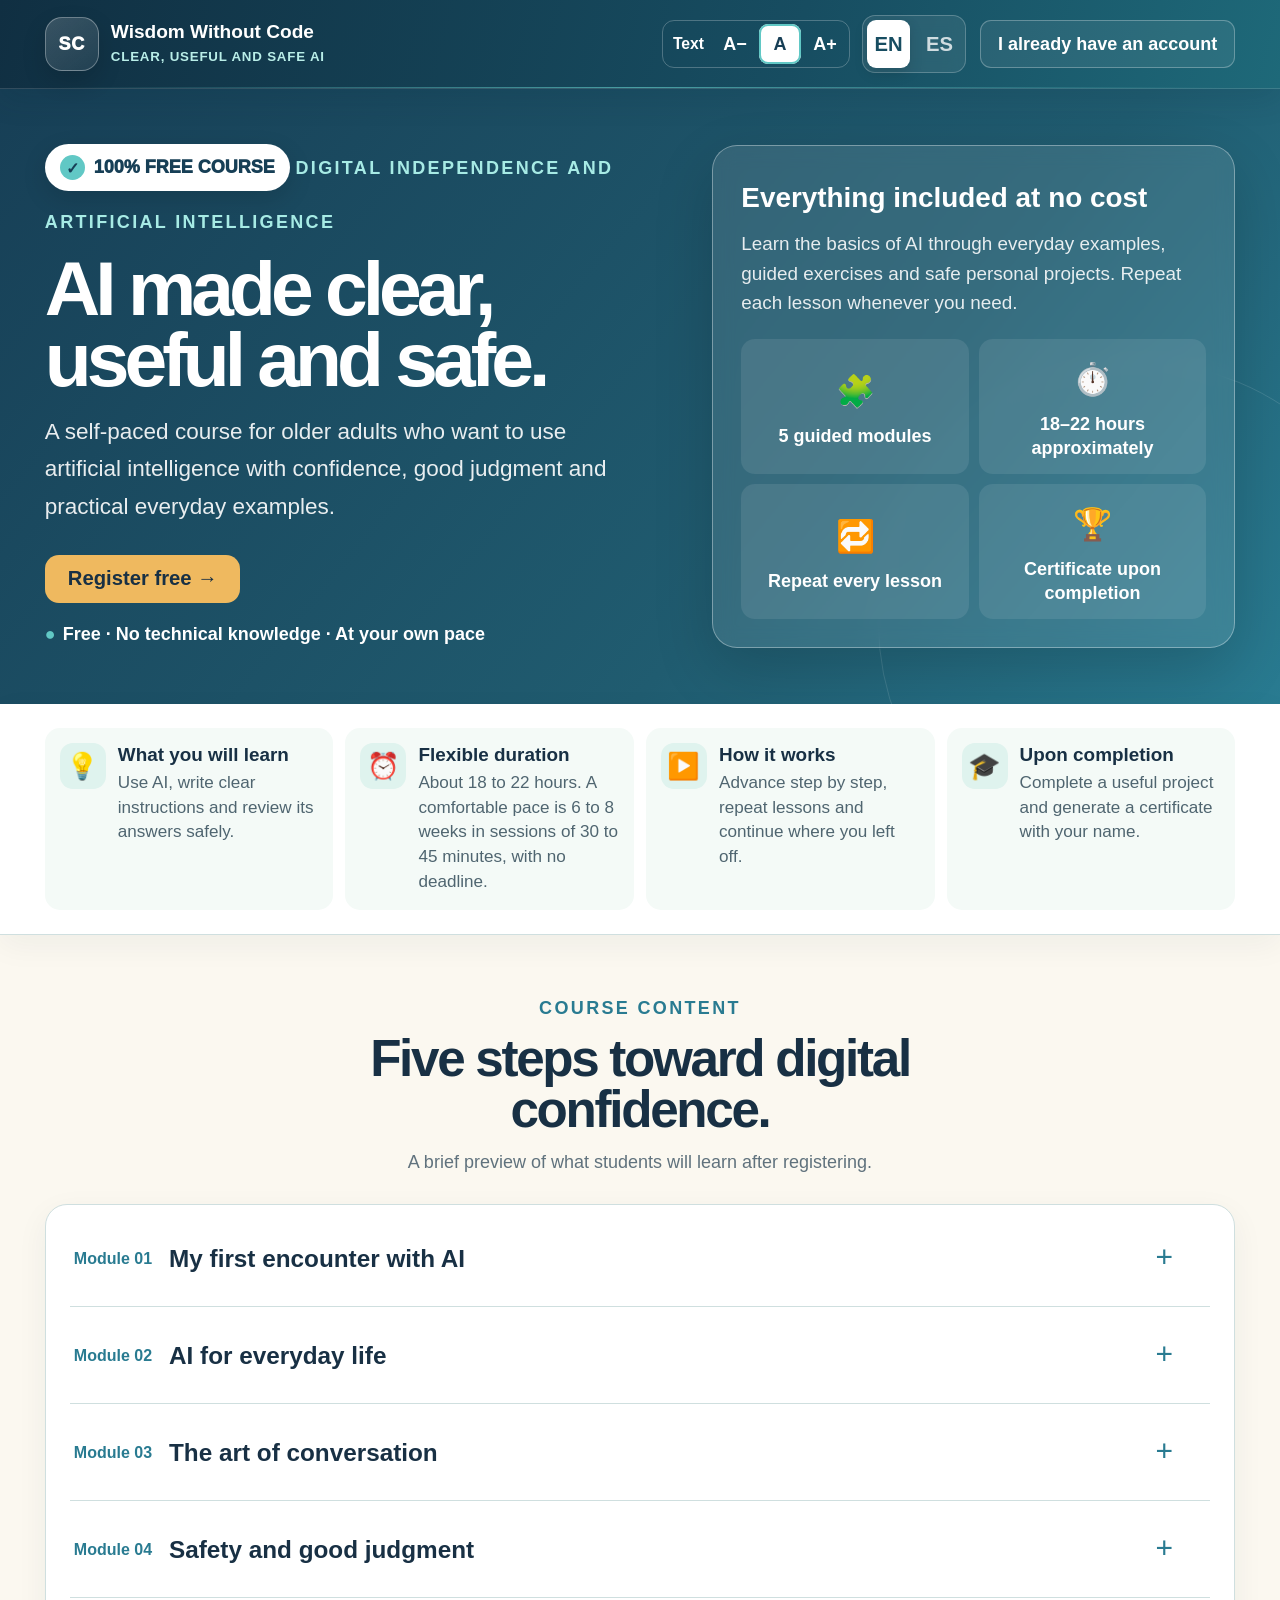
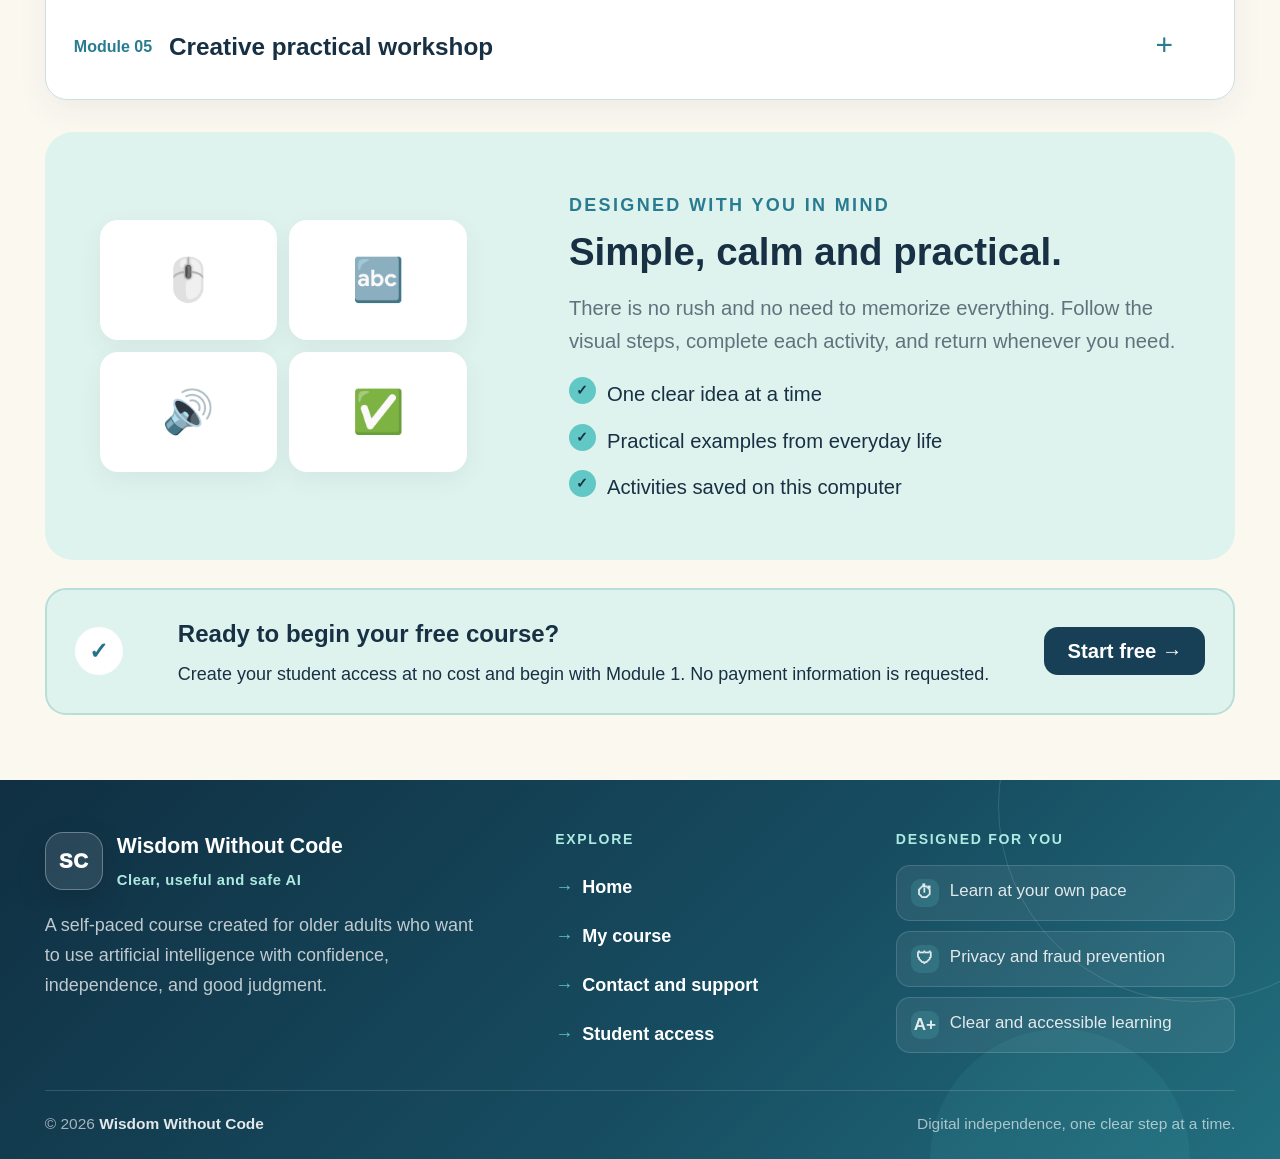
==== nuevo_sitio_web2/index.html @ 2ca524eb "Build self-paced Sabiduria Sin Codigos course" ====
<!doctype html>
<html lang="en">
<head>
  <meta charset="utf-8">
  <meta name="viewport" content="width=device-width,initial-scale=1">
  <meta name="description" content="A clear, practical and safe introduction to artificial intelligence for older adults.">
  <title>Wisdom Without Code | AI Course</title>
  <link rel="stylesheet" href="accesibilidad.css">
  <link rel="stylesheet" href="curso-gratuito.css">
  <style>
    :root{--ink:#183044;--navy:#173f56;--blue:#297b91;--aqua:#61c8c5;--mint:#dff3ee;--cream:#fbf8f0;--gold:#efb95f;--muted:#60727d;--line:#cfdfdf;--white:#fff}
    *{box-sizing:border-box}html{scroll-behavior:smooth}body{margin:0;background:var(--cream);color:var(--ink);font-family:"Segoe UI",Arial,sans-serif;font-size:17px}a{color:inherit;text-decoration:none}button{font:inherit}
    .wrap{width:min(calc(100% - 7vw),1240px);margin:auto}.header{position:relative;z-index:2;border-bottom:1px solid rgba(255,255,255,.15);background:var(--navy);color:#fff}.header-inner{display:flex;min-height:82px;align-items:center;justify-content:space-between;gap:24px}.brand{display:flex;align-items:center;gap:12px}.mark{display:grid;width:48px;height:48px;place-items:center;border:1px solid rgba(255,255,255,.28);border-radius:15px;background:rgba(255,255,255,.1);font-weight:900}.brand strong{display:block}.brand small{display:block;margin-top:2px;color:rgba(255,255,255,.62);font-size:11px;letter-spacing:.08em;text-transform:uppercase}.actions,.language{display:flex;align-items:center;gap:8px}.language{padding:3px;border:1px solid rgba(255,255,255,.24);border-radius:11px}.language button{min-width:39px;padding:7px;border:0;border-radius:8px;background:transparent;color:rgba(255,255,255,.68);font-weight:850;cursor:pointer}.language button.active{background:#fff;color:var(--navy)}.login{padding:10px 14px;color:rgba(255,255,255,.82);font-size:13px;font-weight:800}.register-small{padding:11px 16px;border-radius:11px;background:var(--gold);color:var(--ink);font-size:13px;font-weight:900}
    .hero{position:relative;overflow:hidden;background:linear-gradient(130deg,var(--navy) 0%,#205c70 64%,#297b91 100%);color:#fff}.hero::after{position:absolute;right:-120px;bottom:-180px;width:520px;height:520px;border:1px solid rgba(255,255,255,.12);border-radius:50%;content:""}.hero-grid{position:relative;z-index:1;display:grid;min-height:440px;grid-template-columns:1.05fr .95fr;align-items:center;gap:7vw;padding:55px 0}.eyebrow{color:#a7ebe5;font-size:12px;font-weight:900;letter-spacing:.13em;text-transform:uppercase}h1{max-width:690px;margin:15px 0 19px;font-size:clamp(3.4rem,6vw,6.2rem);letter-spacing:-.065em;line-height:.92}.hero-copy>p{max-width:650px;margin:0;color:rgba(255,255,255,.73);font-size:18px;line-height:1.65}.cta-row{display:flex;align-items:center;gap:16px;margin-top:30px}.cta{display:inline-flex;min-height:56px;align-items:center;padding:0 23px;border-radius:14px;background:var(--gold);color:var(--ink);font-weight:900}.reassurance{color:rgba(255,255,255,.58);font-size:12px}.hero-card{padding:28px;border:1px solid rgba(255,255,255,.18);border-radius:25px;background:rgba(255,255,255,.1);box-shadow:0 22px 60px rgba(0,0,0,.16);backdrop-filter:blur(10px)}.hero-card strong{display:block;font-size:22px}.hero-card p{margin:8px 0 0;color:rgba(255,255,255,.7);font-size:14px;line-height:1.55}.benefits{display:grid;grid-template-columns:repeat(3,1fr);gap:8px;margin-top:22px}.benefit{padding:14px 10px;border-radius:14px;background:rgba(255,255,255,.09);text-align:center}.benefit span{display:block;font-size:24px}.benefit b{display:block;margin-top:5px;font-size:11px}
    .content{padding:55px 0 65px}.section-head{margin-bottom:28px;text-align:center}.section-head h2{max-width:780px;margin:9px auto 0;font-size:clamp(2.2rem,4vw,4rem);letter-spacing:-.045em;line-height:1}.section-head p{max-width:560px;margin:13px auto 0;color:var(--muted);font-size:14px;line-height:1.55}.modules{display:grid;grid-template-columns:repeat(5,1fr);gap:11px}.module{position:relative;min-height:570px;padding:20px 17px;border:1px solid var(--line);border-radius:19px;background:#fff;box-shadow:0 8px 28px rgba(24,48,68,.04)}.module-num{display:grid;width:38px;height:38px;place-items:center;margin:auto;border-radius:11px;background:var(--mint);color:var(--blue);font-size:11px;font-weight:900}.module h3{margin:16px 0 17px;font-size:17px;line-height:1.15;text-align:center}.module ul{display:grid;gap:14px;margin:0;padding-left:18px}.module li::marker{color:var(--aqua)}.module li strong{display:block;color:var(--ink);font-size:11px;line-height:1.3}.module li span{display:block;margin-top:3px;color:var(--muted);font-size:10px;line-height:1.42}.module:nth-child(5){background:var(--navy);color:#fff}.module:nth-child(5) li strong{color:#fff}.module:nth-child(5) li span{color:rgba(255,255,255,.7)}.bottom-cta{display:flex;align-items:center;justify-content:space-between;gap:35px;margin-top:28px;padding:24px 28px;border-radius:21px;background:var(--mint)}.bottom-cta strong{display:block;font-size:24px}.bottom-cta span{display:block;margin-top:4px;color:var(--muted);font-size:13px}.bottom-cta .cta{flex:0 0 auto;background:var(--navy);color:#fff}.footer{padding:22px 0;border-top:1px solid var(--line);color:var(--muted);font-size:12px}.footer-inner{display:flex;justify-content:space-between;gap:20px}
    @media(max-width:1000px){.hero-grid{grid-template-columns:1fr}.modules{grid-template-columns:repeat(3,1fr)}.section-head{align-items:start;flex-direction:column;gap:12px}}
    @media(max-width:650px){.wrap{width:calc(100% - 30px)}.header-inner{align-items:flex-start;flex-direction:column;padding:14px 0}.actions{width:100%;justify-content:flex-end}.brand small{display:none}.login{display:none}.hero-grid{padding:42px 0}.hero-card{padding:21px}.benefits{grid-template-columns:1fr}.cta-row,.bottom-cta,.footer-inner{align-items:flex-start;flex-direction:column}.modules{grid-template-columns:1fr}.module{min-height:auto}.bottom-cta .cta{width:100%;justify-content:center}}
    .modules{align-items:start}.module{min-height:0;align-self:start}.module-toggle{display:flex;width:100%;min-height:45px;align-items:center;justify-content:space-between;gap:10px;margin-top:17px;padding:0 12px;border:1px solid var(--line);border-radius:12px;background:var(--cream);color:var(--blue);font-size:11px;font-weight:900;cursor:pointer}.module-toggle b{display:grid;width:25px;height:25px;place-items:center;border-radius:50%;background:var(--navy);color:#fff;font-size:18px;line-height:1}.module-details{display:none;margin-top:15px;padding-top:14px;border-top:1px solid var(--line)}.module.open .module-details{display:grid;gap:15px}.module.open .module-toggle b{background:var(--aqua);color:var(--ink)}.topic-group strong{display:block;color:var(--ink);font-size:12px;line-height:1.3}.topic-group ul{display:grid;gap:5px;margin:7px 0 0;padding-left:17px}.topic-group li{color:var(--muted);font-size:10px;line-height:1.4}.module:nth-child(5) .module-toggle{border-color:rgba(255,255,255,.22);background:rgba(255,255,255,.08);color:#fff}.module:nth-child(5) .module-details{border-color:rgba(255,255,255,.16)}.module:nth-child(5) .topic-group strong{color:#fff}.module:nth-child(5) .topic-group li{color:rgba(255,255,255,.7)}
    .modules{display:block;border-top:1px solid var(--line)}.module,.module:nth-child(5){display:grid;min-height:0;grid-template-columns:auto minmax(0,1fr) auto;align-items:center;gap:17px;padding:24px 4px;border:0;border-bottom:1px solid var(--line);border-radius:0;background:transparent;color:var(--ink);box-shadow:none}.module-num{grid-column:1;margin:0}.module h3{grid-column:2;margin:0;text-align:left;font-size:25px}.module-toggle,.module:nth-child(5) .module-toggle{display:grid;width:48px;height:48px;min-height:48px;grid-column:3;place-items:center;margin:0;padding:0;border:1px solid var(--line);border-radius:50%;background:#fff;color:var(--blue)}.module-toggle span{display:none}.module-toggle b{display:grid;width:100%;height:100%;place-items:center;background:transparent!important;color:var(--blue)!important;font-family:Arial,sans-serif;font-size:30px;font-weight:500;line-height:1;transform:translateY(-1px)}.module-details,.module:nth-child(5) .module-details{grid-column:1/-1;margin:4px 0 0;padding:26px 0 5px 55px;border-top:0;background:transparent}.module.open .module-details{grid-template-columns:repeat(2,minmax(0,1fr));gap:24px 48px}.topic-group strong,.module:nth-child(5) .topic-group strong{color:var(--ink);font-size:17px}.topic-group ul{display:grid!important}.topic-group li,.module:nth-child(5) .topic-group li{color:var(--muted);font-size:14px}.module.open .module-toggle{border-color:var(--aqua);background:var(--mint)}@media(max-width:650px){.module{grid-template-columns:auto minmax(0,1fr) auto;gap:10px}.module h3{font-size:19px}.module-details,.module:nth-child(5) .module-details{padding-left:0}.module.open .module-details{grid-template-columns:1fr}}
    .module-toggle b{position:relative;display:block;width:100%;height:100%;font-size:0!important;line-height:0;transform:none!important}.module-toggle b::before{position:absolute;inset:0;display:flex;align-items:center;justify-content:center;padding:0 0 2px;content:"+";font-family:Arial,sans-serif;font-size:30px;font-weight:400;line-height:1}.module-toggle[aria-expanded="true"] b::before{padding-bottom:4px;content:"−"}.module.open .module-details{display:block;columns:auto;grid-template-columns:none;gap:0}.topic-row{display:grid;grid-template-columns:52px minmax(0,1fr);gap:9px;margin:0;padding:7px 0;border-bottom:1px solid rgba(207,223,223,.65)}.topic-row:last-child{border-bottom:0}.topic-row-number{color:var(--blue);font-size:13px;font-weight:900;line-height:1.35}.topic-row-text{color:var(--ink);font-size:14px;font-weight:750;line-height:1.35}.topic-row.subtopic{padding-left:18px}.topic-row.subtopic .topic-row-text{color:var(--muted);font-weight:500}.module:nth-child(5) .topic-row-text,.module:nth-child(5) .topic-row.subtopic .topic-row-text{color:var(--ink)}@media(max-width:650px){.topic-row{grid-template-columns:45px minmax(0,1fr)}.topic-row.subtopic{padding-left:8px}}
    .topic-row-number{font-size:14px;line-height:1.45}.topic-row-text{font-size:16px;line-height:1.45}.topic-row.subtopic{padding-left:0}.module-toggle,.module:nth-child(5) .module-toggle,.module.open .module-toggle{width:42px;height:42px;min-height:42px;border:0;border-radius:0;background:transparent;box-shadow:none}.module-toggle:hover,.module-toggle:focus-visible{background:transparent;color:var(--aqua)}
    .modules{overflow:hidden;padding:5px 24px;border:1px solid var(--line);border-radius:22px;background:#fff;box-shadow:0 10px 32px rgba(24,48,68,.06)}.module-num{width:auto;height:auto;border-radius:0;background:transparent;font-size:16px;white-space:nowrap}.module:last-child{border-bottom:0}@media(max-width:650px){.modules{padding:3px 14px}.module-num{font-size:14px}}
    .access-panel{display:grid;grid-template-columns:.75fr 1.25fr;align-items:center;gap:8vw;margin-top:32px;padding:55px;border-radius:28px;background:var(--mint)}.access-visual{display:grid;grid-template-columns:repeat(2,1fr);gap:12px}.access-visual div{display:grid;min-height:120px;place-items:center;border-radius:18px;background:#fff;font-size:42px;box-shadow:0 8px 25px rgba(24,48,68,.06)}.access-copy h2{margin:10px 0 14px;font-size:clamp(2rem,3vw,3rem);line-height:1.05}.access-copy p{color:var(--muted);line-height:1.6}.access-list{display:grid;gap:12px;margin:20px 0 0;padding:0;list-style:none}.access-list li{display:flex;gap:11px;align-items:flex-start}.access-list li::before{display:grid;width:27px;height:27px;flex:0 0 auto;place-items:center;border-radius:50%;background:var(--aqua);content:"✓";font-size:14px;font-weight:900}@media(max-width:800px){.access-panel{grid-template-columns:1fr;gap:32px}}@media(max-width:650px){.access-panel{padding:28px}.access-visual div{min-height:95px}}
  </style>
  <link rel="stylesheet" href="responsive.css">
  <link rel="stylesheet" href="pie-sitio.css">
  <link rel="stylesheet" href="encabezado-mejorado.css">
</head>
<body>
  <header class="header">
    <div class="header-inner wrap">
      <a class="brand" href="index.html"><span class="mark">SC</span><span><strong data-en="Wisdom Without Code" data-es="Sabiduría Sin Códigos">Wisdom Without Code</strong><small data-en="Clear, useful and safe AI" data-es="IA clara, útil y segura">Clear, useful and safe AI</small></span></a>
      <div class="actions">
        <div class="language" aria-label="Language"><button type="button" data-lang="en">EN</button><button type="button" data-lang="es">ES</button></div>
        <a class="login" id="loginLink" href="/login" data-en="I already have an account" data-es="Ya tengo una cuenta">I already have an account</a>
      </div>
    </div>
  </header>
  <main>
    <section class="hero">
      <div class="hero-grid wrap">
        <div class="hero-copy">
          <div class="free-course-badge" data-en="100% FREE COURSE" data-es="CURSO 100% GRATUITO">100% FREE COURSE</div>
          <span class="eyebrow" data-en="DIGITAL INDEPENDENCE AND ARTIFICIAL INTELLIGENCE" data-es="INDEPENDENCIA DIGITAL E INTELIGENCIA ARTIFICIAL">DIGITAL INDEPENDENCE AND ARTIFICIAL INTELLIGENCE</span>
          <h1 data-en="AI made clear, useful and safe." data-es="IA clara, útil y segura.">AI made clear, useful and safe.</h1>
          <p data-en="A self-paced course for older adults who want to use artificial intelligence with confidence, good judgment and practical everyday examples." data-es="Un curso autodidáctico para adultos mayores que desean utilizar la inteligencia artificial con confianza, criterio y ejemplos prácticos de la vida cotidiana.">A self-paced course for older adults who want to use artificial intelligence with confidence, good judgment and practical everyday examples.</p>
          <div class="cta-row"><a class="cta register-link" href="/register" data-en="Register free →" data-es="Registrarme gratis →">Register free →</a><span class="reassurance" data-en="Free · No technical knowledge · At your own pace" data-es="Gratis · Sin conocimientos técnicos · A su propio ritmo">Free · No technical knowledge · At your own pace</span></div>
        </div>
        <aside class="hero-card">
          <strong data-en="Everything included at no cost" data-es="Todo incluido sin costo">Everything included at no cost</strong>
          <p data-en="Learn the basics of AI through everyday examples, guided exercises and safe personal projects. Repeat each lesson whenever you need." data-es="Aprenda las bases de la IA mediante ejemplos cotidianos, ejercicios guiados y proyectos personales seguros. Repita cada lección cuando lo necesite.">Learn the basics of AI through everyday examples, guided exercises and safe personal projects. Repeat each lesson whenever you need.</p>
          <div class="benefits"><div class="benefit"><span>🧩</span><b data-en="5 guided modules" data-es="5 módulos guiados">5 guided modules</b></div><div class="benefit"><span>⏱️</span><b data-en="18–22 hours approximately" data-es="18–22 horas aproximadamente">18–22 hours approximately</b></div><div class="benefit"><span>🔁</span><b data-en="Repeat every lesson" data-es="Repita cada lección">Repeat every lesson</b></div><div class="benefit"><span>🏆</span><b data-en="Certificate upon completion" data-es="Certificado al finalizar">Certificate upon completion</b></div></div>
        </aside>
      </div>
    </section>
    <section class="course-facts" aria-label="Course information">
      <div class="course-facts-grid wrap">
        <div class="course-fact"><span class="course-fact-icon" aria-hidden="true">💡</span><div><strong data-en="What you will learn" data-es="Qué aprenderá">What you will learn</strong><span data-en="Use AI, write clear instructions and review its answers safely." data-es="Usar IA, escribir instrucciones claras y revisar sus respuestas con seguridad.">Use AI, write clear instructions and review its answers safely.</span></div></div>
        <div class="course-fact"><span class="course-fact-icon" aria-hidden="true">⏰</span><div><strong data-en="Flexible duration" data-es="Duración flexible">Flexible duration</strong><span data-en="About 18 to 22 hours. A comfortable pace is 6 to 8 weeks in sessions of 30 to 45 minutes, with no deadline." data-es="Aproximadamente 18 a 22 horas. Un ritmo cómodo es de 6 a 8 semanas en sesiones de 30 a 45 minutos, sin fecha límite.">About 18 to 22 hours. A comfortable pace is 6 to 8 weeks in sessions of 30 to 45 minutes, with no deadline.</span></div></div>
        <div class="course-fact"><span class="course-fact-icon" aria-hidden="true">▶️</span><div><strong data-en="How it works" data-es="Cómo funciona">How it works</strong><span data-en="Advance step by step, repeat lessons and continue where you left off." data-es="Avance paso a paso, repita las lecciones y continúe donde quedó.">Advance step by step, repeat lessons and continue where you left off.</span></div></div>
        <div class="course-fact"><span class="course-fact-icon" aria-hidden="true">🎓</span><div><strong data-en="Upon completion" data-es="Al finalizar">Upon completion</strong><span data-en="Complete a useful project and generate a certificate with your name." data-es="Complete un proyecto útil y genere un certificado con su nombre.">Complete a useful project and generate a certificate with your name.</span></div></div>
      </div>
    </section>
    <section class="content">
      <div class="wrap">
        <div class="section-head"><div><span class="eyebrow" style="color:var(--blue)" data-en="COURSE CONTENT" data-es="CONTENIDO DEL CURSO">COURSE CONTENT</span><h2 data-en="Five steps toward digital confidence." data-es="Cinco pasos hacia la confianza digital.">Five steps toward digital confidence.</h2></div><p data-en="A brief preview of what students will learn after registering." data-es="Un breve adelanto de lo que aprenderán los estudiantes después de registrarse.">A brief preview of what students will learn after registering.</p></div>
        <div class="modules">
          <article class="module"><span class="module-num">01</span><h3 data-en="My first encounter with AI" data-es="Mi primer encuentro con la IA">My first encounter with AI</h3><ul><li><strong data-en="Taking the first steps with confidence" data-es="Dar los primeros pasos con confianza">Taking the first steps with confidence</strong><span data-en="Learn what AI can do while keeping personal judgment and control." data-es="Conozca lo que la IA puede hacer conservando siempre su criterio y control.">Learn what AI can do while keeping personal judgment and control.</span></li><li><strong data-en="The evolution of artificial intelligence" data-es="La evolución de la inteligencia artificial">The evolution of artificial intelligence</strong><span data-en="Discover how computers, the internet and conversational tools led to today's AI." data-es="Descubra cómo las computadoras, internet y las herramientas conversacionales dieron origen a la IA actual.">Discover how computers, the internet and conversational tools led to today's AI.</span></li><li><strong data-en="The Robot Chef analogy" data-es="La analogía del Chef Robot">The Robot Chef analogy</strong><span data-en="Understand how AI learns from examples, recognizes patterns and can also make mistakes." data-es="Comprenda cómo la IA aprende de ejemplos, reconoce patrones y también puede equivocarse.">Understand how AI learns from examples, recognizes patterns and can also make mistakes.</span></li><li><strong data-en="Basic concepts without technical language" data-es="Conceptos básicos sin tecnicismos">Basic concepts without technical language</strong><span data-en="Learn simply what data, models, training, responses and verification mean." data-es="Aprenda de forma sencilla qué significan datos, modelos, entrenamiento, respuestas y verificación.">Learn simply what data, models, training, responses and verification mean.</span></li><li><strong data-en="AI in everyday life" data-es="La IA en la vida cotidiana">AI in everyday life</strong><span data-en="Identify AI in phones, maps, email, banks, photos and entertainment services." data-es="Identifique la IA en teléfonos, mapas, correos, bancos, fotografías y servicios de entretenimiento.">Identify AI in phones, maps, email, banks, photos and entertainment services.</span></li></ul></article>
          <article class="module"><span class="module-num">02</span><h3 data-en="AI for everyday life" data-es="IA para la vida diaria">AI for everyday life</h3><ul><li><strong data-en="AI virtual assistants" data-es="Asistentes virtuales de IA">AI virtual assistants</strong><span data-en="Understand how an assistant receives instructions, processes information and proposes useful answers." data-es="Comprenda cómo un asistente recibe instrucciones, procesa información y propone respuestas útiles.">Understand how an assistant receives instructions, processes information and proposes useful answers.</span></li><li><strong data-en="ChatGPT for conversation" data-es="ChatGPT para conversar">ChatGPT for conversation</strong><span data-en="Use conversations to ask questions, receive explanations, summarize and improve written ideas." data-es="Utilice conversaciones para preguntar, recibir explicaciones, resumir y mejorar ideas escritas.">Use conversations to ask questions, receive explanations, summarize and improve written ideas.</span></li><li><strong data-en="Google Gemini for information" data-es="Google Gemini para información">Google Gemini for information</strong><span data-en="Explore how Gemini supports searches, organization and work with different types of content." data-es="Explore cómo Gemini ayuda con búsquedas, organización y distintos tipos de contenido.">Explore how Gemini supports searches, organization and work with different types of content.</span></li><li><strong data-en="Microsoft Copilot for daily work" data-es="Microsoft Copilot para tareas cotidianas">Microsoft Copilot for daily work</strong><span data-en="Learn how AI can assist with documents, email, tables and familiar Microsoft tools." data-es="Aprenda cómo la IA ayuda con documentos, correos, tablas y herramientas conocidas de Microsoft.">Learn how AI can assist with documents, email, tables and familiar Microsoft tools.</span></li><li><strong data-en="Choosing the right tool" data-es="Escoger la herramienta correcta">Choosing the right tool</strong><span data-en="Compare assistants according to the task, ease of use, sources, privacy and desired result." data-es="Compare asistentes según la tarea, facilidad de uso, fuentes, privacidad y resultado deseado.">Compare assistants according to the task, ease of use, sources, privacy and desired result.</span></li></ul></article>
          <article class="module"><span class="module-num">03</span><h3 data-en="The art of conversation" data-es="El arte de conversar">The art of conversation</h3><ul><li><strong data-en="What an AI instruction (prompt) is" data-es="Qué es una instrucción para la IA">What an AI instruction (prompt) is</strong><span data-en="A prompt is simply the instruction or question you write to tell the AI what help you need." data-es="Es la pregunta o petición que usted escribe para indicar a la IA qué ayuda necesita.">A prompt is simply the instruction or question you write to tell the AI what help you need.</span></li><li><strong data-en="Four parts of a clear instruction" data-es="Cuatro partes de una instrucción clara">Four parts of a clear instruction</strong><span data-en="Combine the goal, context, desired format and tone to obtain more useful answers." data-es="Combine objetivo, contexto, formato deseado y tono para obtener respuestas más útiles.">Combine the goal, context, desired format and tone to obtain more useful answers.</span></li><li><strong data-en="Improving instructions step by step" data-es="Mejorar instrucciones paso a paso">Improving instructions step by step</strong><span data-en="Review an initial answer and ask for changes in length, clarity, examples or organization." data-es="Revise una respuesta inicial y solicite cambios de extensión, claridad, ejemplos u organización.">Review an initial answer and ask for changes in length, clarity, examples or organization.</span></li><li><strong data-en="Instructions for practical tasks" data-es="Instrucciones para tareas prácticas">Instructions for practical tasks</strong><span data-en="Practice creating messages, summaries, tables, images, comparisons and personal plans." data-es="Practique creando mensajes, resúmenes, tablas, imágenes, comparaciones y planes personales.">Practice creating messages, summaries, tables, images, comparisons and personal plans.</span></li><li><strong data-en="Research and multimodal AI" data-es="Búsqueda e IA multimodal">Research and multimodal AI</strong><span data-en="Work carefully with sources, images and documents while checking important information." data-es="Trabaje cuidadosamente con fuentes, imágenes y documentos verificando la información importante.">Work carefully with sources, images and documents while checking important information.</span></li></ul></article>
          <article class="module"><span class="module-num">04</span><h3 data-en="Safety and good judgment" data-es="Seguridad y criterio">Safety and good judgment</h3><ul><li><strong data-en="AI hallucinations and errors" data-es="Alucinaciones y errores de la IA">AI hallucinations and errors</strong><span data-en="Recognize that a convincing answer may contain invented, incomplete or outdated information." data-es="Reconozca que una respuesta convincente puede contener información inventada, incompleta o desactualizada.">Recognize that a convincing answer may contain invented, incomplete or outdated information.</span></li><li><strong data-en="Verifying important information" data-es="Verificar información importante">Verifying important information</strong><span data-en="Confirm dates, prices, health guidance and official procedures using reliable sources." data-es="Confirme fechas, precios, orientación de salud y trámites mediante fuentes confiables.">Confirm dates, prices, health guidance and official procedures using reliable sources.</span></li><li><strong data-en="Privacy and personal data" data-es="Privacidad y datos personales">Privacy and personal data</strong><span data-en="Learn what information should never be shared with an AI assistant or unknown service." data-es="Aprenda qué información nunca debe compartir con un asistente de IA o servicio desconocido.">Learn what information should never be shared with an AI assistant or unknown service.</span></li><li><strong data-en="Suspicious messages and scams" data-es="Mensajes sospechosos y estafas">Suspicious messages and scams</strong><span data-en="Identify urgency, emotional pressure, strange links and requests for money or codes." data-es="Identifique urgencia, presión emocional, enlaces extraños y solicitudes de dinero o códigos.">Identify urgency, emotional pressure, strange links and requests for money or codes.</span></li><li><strong data-en="Manipulated images, videos and voices" data-es="Imágenes, videos y voces manipuladas">Manipulated images, videos and voices</strong><span data-en="Use observation and verification to recognize misleading or AI-generated multimedia content." data-es="Utilice observación y verificación para reconocer contenido multimedia engañoso o generado por IA.">Use observation and verification to recognize misleading or AI-generated multimedia content.</span></li></ul></article>
          <article class="module"><span class="module-num">05</span><h3 data-en="Creative practical workshop" data-es="Taller creativo y práctico">Creative practical workshop</h3><ul><li><strong data-en="Preparing a personal project" data-es="Preparar un proyecto personal">Preparing a personal project</strong><span data-en="Choose a real need and follow the complete cycle from idea and prompt to review and final use." data-es="Elija una necesidad real y complete el ciclo desde la idea y el código hasta la revisión y uso final.">Choose a real need and follow the complete cycle from idea and prompt to review and final use.</span></li><li><strong data-en="Planning a safe trip" data-es="Planificar un viaje seguro">Planning a safe trip</strong><span data-en="Create an itinerary with rest, transportation, budget and details that must be confirmed." data-es="Cree un itinerario con descansos, transporte, presupuesto y detalles que deben confirmarse.">Create an itinerary with rest, transportation, budget and details that must be confirmed.</span></li><li><strong data-en="Writing important communications" data-es="Redactar comunicaciones importantes">Writing important communications</strong><span data-en="Prepare clear letters and messages, then review tone, facts and recipient information." data-es="Prepare cartas y mensajes claros, revisando tono, datos e información del destinatario.">Prepare clear letters and messages, then review tone, facts and recipient information.</span></li><li><strong data-en="Organizing health information safely" data-es="Organizar información de salud con seguridad">Organizing health information safely</strong><span data-en="Create questions or summaries without sharing diagnoses, identification numbers or private records." data-es="Cree preguntas o resúmenes sin compartir diagnósticos, identificaciones ni expedientes privados.">Create questions or summaries without sharing diagnoses, identification numbers or private records.</span></li><li><strong data-en="Scam detection and final project" data-es="Detección de estafas y proyecto final">Scam detection and final project</strong><span data-en="Apply verification and security habits in a practical result that can be saved and used." data-es="Aplique hábitos de verificación y seguridad en un resultado práctico que pueda guardar y utilizar.">Apply verification and security habits in a practical result that can be saved and used.</span></li></ul></article>
        </div>
        <section class="access-panel" id="designedForYou">
          <div class="access-visual" aria-hidden="true"><div>🖱️</div><div>🔤</div><div>🔊</div><div>✅</div></div>
          <div class="access-copy">
            <span class="eyebrow" style="color:var(--blue)" data-en="DESIGNED WITH YOU IN MIND" data-es="DISEÑADO PENSANDO EN TI">DESIGNED WITH YOU IN MIND</span>
            <h2 data-en="Simple, calm and practical." data-es="Sencillo, tranquilo y práctico.">Simple, calm and practical.</h2>
            <p data-en="There is no rush and no need to memorize everything. Follow the visual steps, complete each activity, and return whenever you need." data-es="No hay prisa ni necesita memorizarlo todo. Siga los pasos visuales, complete cada actividad y regrese cuando lo necesite.">There is no rush and no need to memorize everything. Follow the visual steps, complete each activity, and return whenever you need.</p>
            <ul class="access-list">
              <li data-en="One clear idea at a time" data-es="Una idea clara a la vez">One clear idea at a time</li>
              <li data-en="Practical examples from everyday life" data-es="Ejemplos prácticos de la vida diaria">Practical examples from everyday life</li>
              <li data-en="Activities saved on this computer" data-es="Actividades guardadas en esta computadora">Activities saved on this computer</li>
            </ul>
          </div>
        </section>
        <div class="bottom-cta"><div><strong data-en="Ready to begin your free course?" data-es="¿Listo para comenzar su curso gratuito?">Ready to begin your free course?</strong><span data-en="Create your student access at no cost and begin with Module 1. No payment information is requested." data-es="Cree su acceso de estudiante sin costo y comience con el módulo 1. No se solicita información de pago.">Create your student access at no cost and begin with Module 1. No payment information is requested.</span></div><a class="cta register-link" href="/register" data-en="Start free →" data-es="Comenzar gratis →">Start free →</a></div>
      </div>
    </section>
  </main>
  <footer class="footer"><div class="footer-inner wrap"><span data-en="Wisdom Without Code · Digital Independence and AI" data-es="Sabiduría Sin Códigos · Independencia Digital e IA">Wisdom Without Code · Digital Independence and AI</span><div class="footer-course-meta"><span data-en="A self-paced local course" data-es="Un curso local y autodidáctico">A self-paced local course</span><a class="footer-contact" href="/contact" data-en="Contact" data-es="Contacto">Contact</a></div></div></footer>
  <script src="course-outline-data.js"></script>
  <script src="index.js"></script>
  <script src="accesibilidad.js"></script>
  <script src="pie-sitio.js"></script>
</body>
</html>
---- nuevo_sitio_web2/accesibilidad.css ----
:root{--access-font-scale:1;--access-text:#183044;--access-muted:#4f6570;--access-focus:#f2b84b}
html{font-size:calc(16px * var(--access-font-scale))}
body{font-size:1.125rem!important;line-height:1.7!important}
p,li,label,input,textarea,select{line-height:1.7}
.visually-hidden{position:absolute!important;width:1px!important;height:1px!important;overflow:hidden!important;clip:rect(0,0,0,0)!important;white-space:nowrap!important}
.text-size-control{display:inline-flex;min-height:48px;align-items:center;gap:3px;padding:3px;border:1px solid rgba(255,255,255,.42);border-radius:12px;background:rgba(9,40,57,.28);color:#fff}
.text-size-label{padding:0 7px;font-size:.875rem;font-weight:800;white-space:nowrap}
.text-size-button{display:grid!important;width:42px;min-width:42px!important;height:40px;min-height:40px!important;place-items:center;padding:0!important;border:0!important;border-radius:9px!important;background:transparent!important;color:#fff!important;font-size:1rem!important;font-weight:900!important;line-height:1!important;cursor:pointer}
.text-size-button:hover,.text-size-button:focus-visible,.text-size-button[aria-pressed="true"]{background:#fff!important;color:#173f56!important}
.text-size-button[aria-pressed="true"]{box-shadow:0 0 0 2px #61c8c5 inset}
button,a,input,textarea,select{font:inherit}button,a{touch-action:manipulation}
button:focus-visible,a:focus-visible,input:focus-visible,textarea:focus-visible,select:focus-visible{outline:4px solid var(--access-focus)!important;outline-offset:3px!important}
.cta,.login,.register-small,.home-link,.submit,.actions a,.header-link,.progress-button,.menu-trigger,.nav-button,.back,.topic-complete-button{min-height:48px!important}
.brand small{font-size:.8rem!important;color:rgba(255,255,255,.82)!important}
.login,.register-small,.reassurance,.eyebrow,.section-head p,.footer{font-size:1rem!important}
.hero-copy>p{font-size:1.25rem!important;color:rgba(255,255,255,.9)!important}
.hero-card p,.bottom-cta span{font-size:1rem!important;color:rgba(255,255,255,.88)!important}
.benefit b{font-size:.95rem!important}.module h3{font-size:1.35rem!important}.topic-group strong{font-size:1.1rem!important}.topic-group li{font-size:1rem!important;color:var(--access-muted)!important}.module-toggle{font-size:1rem!important;min-height:48px!important}
.intro>p,.intro p{font-size:1.125rem;color:rgba(255,255,255,.9)!important}.label{font-size:.95rem!important}.card>p,.field label,.hint,.message,.switch,.direct div,.actions a,.home-link{font-size:1rem!important}.field input,.field textarea{min-height:52px;font-size:1.125rem!important}.submit{font-size:1.1rem!important}.top-actions,.actions{flex-wrap:wrap}
.course-sidebar{width:300px!important}body:has(.course-sidebar){padding-left:300px!important}.sidebar-brand strong{font-size:1rem!important}.sidebar-brand small,.sidebar-title{font-size:.8rem!important;color:rgba(255,255,255,.8)!important}.sidebar-link{min-height:52px}.sidebar-link strong{font-size:1rem!important;line-height:1.35!important}.sidebar-link small{font-size:.82rem!important;color:rgba(255,255,255,.74)!important}.sidebar-number{font-size:.85rem!important}.sidebar-topic-list{margin-left:34px!important;padding-left:10px!important}.sidebar-topic-item,.sidebar-topic-item strong{font-size:.9rem!important;line-height:1.5!important}.sidebar-topic-item{min-height:44px;padding:7px 0!important}.sidebar-topic-state{font-size:.85rem!important}.header-link,.progress-button,.lang-switch button{font-size:1rem!important}.module-tag,.module-progress-card span,.side-nav strong,.label{font-size:.9rem!important}.side-nav a{min-height:48px;font-size:1rem!important}.document-content,.doc-section p,.doc-list-item p{font-size:1.125rem!important;color:#334f5e!important}.doc-table{font-size:1.05rem!important}.doc-table td{line-height:1.65}.activity strong{font-size:1.1rem!important}.activity span{font-size:1rem!important;color:var(--access-muted)!important}.resource strong{font-size:1.05rem!important}.resource p{font-size:1rem!important}.topic-complete-button{font-size:1rem!important;padding:0 20px!important}
@media(max-width:980px){.course-sidebar{width:270px!important}body:has(.course-sidebar){padding-left:270px!important}.text-size-label{display:none}}
@media(max-width:800px){.course-sidebar{position:relative!important;width:100%!important;max-height:none!important}body:has(.course-sidebar){padding-left:0!important}.sidebar-topic-item{min-height:48px}}
@media(max-width:580px){.text-size-control{width:100%;justify-content:center;order:10}.top-actions,.actions{justify-content:flex-end}.module.open .module-details{grid-template-columns:1fr!important}}
@media(prefers-reduced-motion:reduce){*,*::before,*::after{scroll-behavior:auto!important;animation-duration:.01ms!important;animation-iteration-count:1!important;transition-duration:.01ms!important}}
---- nuevo_sitio_web2/curso-gratuito.css ----
.free-course-badge{display:inline-flex;min-height:42px;align-items:center;gap:9px;margin:0 0 13px;padding:7px 14px;border:1px solid rgba(255,255,255,.45);border-radius:999px;background:#fff;color:#173f56;font-size:1rem;font-weight:950;box-shadow:0 8px 24px rgba(0,0,0,.13)}
.header .actions{display:flex;align-items:center;justify-content:flex-end;gap:10px;flex-wrap:wrap}.header .actions>.text-size-control{order:1;border-color:rgba(255,255,255,.24);background:transparent}.header .actions>.language{order:2}.header .actions>.login{order:3;margin-left:2px;border:1px solid rgba(255,255,255,.28);border-radius:11px}.header .actions>.login:hover{background:rgba(255,255,255,.1);color:#fff}
.free-course-badge::before{display:grid;width:25px;height:25px;place-items:center;border-radius:50%;background:#61c8c5;content:"✓";font-size:.9rem}
.cta-row{flex-wrap:wrap}.reassurance{display:inline-flex;align-items:center;gap:7px;color:#fff!important;font-size:1rem!important;font-weight:800}.reassurance::before{content:"●";color:#61c8c5}
.hero-card{border-color:rgba(255,255,255,.35)!important}.hero-card>strong{font-size:1.55rem!important}.hero-card>p{font-size:1.05rem!important}.benefits{grid-template-columns:repeat(2,1fr)!important;gap:10px!important}.benefit{display:grid;min-height:104px;place-content:center;padding:14px!important}.benefit b{font-size:1rem!important;line-height:1.35}.benefit span{font-size:1.75rem!important}
.course-facts{position:relative;z-index:1;padding:24px 0;background:#fff;border-bottom:1px solid #cfdfdf;box-shadow:0 10px 30px rgba(24,48,68,.05)}
.course-facts-grid{display:grid;grid-template-columns:repeat(4,1fr);gap:12px}.course-fact{display:grid;grid-template-columns:46px minmax(0,1fr);align-items:start;gap:12px;padding:15px;border-radius:15px;background:#f4faf7}.course-fact-icon{display:grid;width:46px;height:46px;place-items:center;border-radius:13px;background:#dff3ee;font-size:1.45rem}.course-fact strong{display:block;color:#183044;font-size:1.05rem;line-height:1.3}.course-fact span:last-child{display:block;margin-top:3px;color:#4f6570;font-size:.95rem;line-height:1.45}
.bottom-cta{border:2px solid #b9ded7}.bottom-cta span{color:var(--ink)!important}.bottom-cta::before{display:grid;width:48px;height:48px;flex:0 0 48px;place-items:center;border-radius:50%;background:#fff;color:#247489;content:"✓";font-size:1.3rem;font-weight:900}
.footer-course-meta{display:flex;align-items:flex-end;flex-direction:column;gap:8px}.footer-contact{display:inline-flex;min-height:44px;align-items:center;justify-content:center;padding:0 17px;border:1px solid #b8d4d5;border-radius:11px;background:#fff;color:#205d72;font-size:1rem;font-weight:850;text-decoration:none}.footer-contact:hover{border-color:#297b91;background:#edf8f5;color:#173f56}
@media(max-width:950px){.course-facts-grid{grid-template-columns:repeat(2,1fr)}}
@media(max-width:650px){.header .actions{justify-content:space-between}.header .actions>.text-size-control{flex:1 1 100%}.course-facts-grid{grid-template-columns:1fr}.benefits{grid-template-columns:1fr 1fr!important}.bottom-cta::before{display:none}.footer-course-meta{align-items:flex-start}}
@media(max-width:390px){.benefits{grid-template-columns:1fr!important}}
---- nuevo_sitio_web2/responsive.css ----
/* Shared responsive and touch-accessibility improvements. */
img,video{max-width:100%;height:auto}.doc-table-wrap{max-width:100%;overflow-x:auto;-webkit-overflow-scrolling:touch}
@media(max-width:800px){
html,body{max-width:100%;overflow-x:hidden}
.language button,.lang-switch button,.text-size-button{min-width:44px!important;min-height:44px!important;padding:8px!important}
.home-link,.switch a,.back,.footer-contact{display:inline-flex;min-height:44px;align-items:center;justify-content:center;padding:8px 12px}
.password-toggle,.password-visibility{min-width:64px;min-height:46px!important}.actions a{min-height:46px!important}.module-toggle,.module:nth-child(5) .module-toggle,.module.open .module-toggle{width:48px!important;height:48px!important;min-height:48px!important}.top-actions{flex-wrap:wrap}
.course-outline-panel{height:calc(100dvh - 20px);padding:16px!important}.outline-list{grid-template-columns:repeat(2,minmax(0,1fr))!important;align-content:start;gap:10px!important;overflow-y:auto;padding:2px 3px 16px}.outline-item{grid-template-columns:38px minmax(0,1fr) 22px!important;padding:13px!important}.outline-number{width:38px!important;height:38px!important}.outline-item strong{font-size:15px!important;line-height:1.35!important}.outline-item p{display:block!important;font-size:12px!important;line-height:1.45!important}.outline-state{display:block!important}.outline-topics-title{font-size:10px!important}.outline-topics{padding-left:18px!important;font-size:13px!important;line-height:1.5!important}
body>form[action="/api/logout"]{right:12px!important;bottom:82px!important;max-width:calc(100vw - 24px);flex-wrap:wrap!important}
}
@media(max-width:520px){
.wrap{width:calc(100% - 28px)!important}h1{font-size:clamp(2.55rem,13vw,4rem)!important;letter-spacing:-.045em!important}.card{padding:26px 19px!important}.header-inner{align-items:stretch!important}.actions,.top-actions{width:100%;justify-content:flex-end}.cta-row .cta,.bottom-cta .cta{width:100%;justify-content:center;text-align:center}
.course-outline-overlay{padding:5px!important}.course-outline-panel{width:calc(100vw - 10px);height:calc(100dvh - 10px);padding:12px!important;border-radius:14px}.outline-head{align-items:flex-start}.outline-head h2{font-size:23px!important;line-height:1.15}.outline-intro{margin:8px 0 12px;font-size:13px!important;line-height:1.45}.outline-list{grid-template-columns:1fr!important}.outline-item{grid-template-columns:38px minmax(0,1fr) 22px!important;gap:9px!important}
.content-card{padding:20px!important}.module-hero h1{font-size:clamp(2.45rem,13vw,4rem)!important}.module-progress-card{align-items:flex-start;flex-direction:column}.module-progress-card>div{width:100%}.exercise-copy,.exercise-answer,.module-review-option,.nav-button,.topic-complete-button{width:100%;min-height:48px;justify-content:center}.final-project-card fieldset label{align-items:flex-start}.self-paced-help{padding:38px 0}
}
---- nuevo_sitio_web2/pie-sitio.css ----
.site-footer{position:relative;width:100%;overflow:hidden;margin-top:auto;background:linear-gradient(135deg,#102f42 0%,#174d61 58%,#226f7f 100%);color:#fff;font-family:"Segoe UI",Arial,sans-serif}.site-footer::before{position:absolute;top:-170px;right:-110px;width:390px;height:390px;border:1px solid rgba(255,255,255,.13);border-radius:50%;content:""}.site-footer::after{position:absolute;right:90px;bottom:-130px;width:260px;height:260px;border-radius:50%;background:rgba(97,200,197,.08);content:""}
.site-footer-inner{position:relative;z-index:1;width:min(calc(100% - 7vw),1240px);margin:auto;padding:48px 0 22px}.site-footer-main{display:grid;grid-template-columns:minmax(270px,1.15fr) minmax(220px,.7fr) minmax(260px,.9fr);gap:clamp(30px,6vw,80px);align-items:start}.site-footer-brand{display:flex;align-items:center;gap:14px}.site-footer-mark{display:grid;width:58px;height:58px;flex:0 0 58px;place-items:center;border:1px solid rgba(255,255,255,.3);border-radius:18px;background:rgba(255,255,255,.1);box-shadow:0 12px 32px rgba(0,0,0,.13);font-weight:950;letter-spacing:.04em}.site-footer-brand strong{display:block;font-size:1.18rem}.site-footer-brand span:last-child span{display:block;margin-top:4px;color:#aeeae2;font-size:.82rem;font-weight:750;letter-spacing:.04em}.site-footer-description{max-width:520px;margin:18px 0 0;color:rgba(255,255,255,.73);font-size:1rem;line-height:1.65}
.site-footer-title{display:block;margin:0 0 13px;color:#aeeae2;font-size:.78rem;font-weight:900;letter-spacing:.12em;text-transform:uppercase}.site-footer-links{display:grid;gap:5px}.site-footer-links a{display:flex;min-height:44px;align-items:center;width:max-content;max-width:100%;padding:6px 0;color:#fff;text-decoration:none;font-size:1rem;font-weight:750}.site-footer-links a::before{margin-right:9px;color:#61c8c5;content:"→"}.site-footer-links a:hover,.site-footer-links a:focus-visible{color:#c6fff5;text-decoration:underline;text-underline-offset:4px}.site-footer-trust{display:grid;gap:10px}.site-footer-trust div{display:flex;align-items:flex-start;gap:11px;padding:13px 14px;border:1px solid rgba(255,255,255,.14);border-radius:14px;background:rgba(255,255,255,.07);color:rgba(255,255,255,.86);font-size:.94rem;line-height:1.45}.site-footer-trust b{display:grid;width:28px;height:28px;flex:0 0 28px;place-items:center;border-radius:9px;background:rgba(97,200,197,.18);font-size:.95rem}
.site-footer-bottom{display:flex;align-items:center;justify-content:space-between;gap:20px;margin-top:34px;padding-top:20px;border-top:1px solid rgba(255,255,255,.15);color:rgba(255,255,255,.62);font-size:.86rem}.site-footer-bottom strong{color:rgba(255,255,255,.88)}
.reviewer-page .site-footer{width:calc(100% + 48px);margin-right:-24px;margin-left:-24px;margin-bottom:-24px}
@media(max-width:850px){.site-footer-main{grid-template-columns:1fr 1fr}.site-footer-intro{grid-column:1/-1}.site-footer-inner{padding-top:40px}}@media(max-width:560px){.site-footer-inner{width:calc(100% - 32px);padding:36px 0 20px}.site-footer-main{grid-template-columns:1fr;gap:28px}.site-footer-intro{grid-column:auto}.site-footer-links a{width:100%;border-bottom:1px solid rgba(255,255,255,.1)}.site-footer-bottom{align-items:flex-start;flex-direction:column;margin-top:28px}.site-footer::before{right:-230px}}
---- nuevo_sitio_web2/encabezado-mejorado.css ----
/* Polished header system; existing controls and behavior remain unchanged. */
.header,.site-header{position:sticky!important;z-index:90!important;top:0;background:linear-gradient(105deg,#102f42 0%,#174d61 62%,#1e6979 100%)!important;border-bottom:1px solid rgba(255,255,255,.14)!important;box-shadow:0 10px 30px rgba(9,38,54,.13)!important;color:#fff!important}
.header::after,.site-header::after{position:absolute;right:4vw;bottom:0;left:4vw;height:1px;background:linear-gradient(90deg,transparent,rgba(97,200,197,.68),transparent);content:"";pointer-events:none}
.header .header-inner,.site-header .header-inner{min-height:88px!important}
.header .brand,.site-header .brand{border:0;background:transparent;color:#fff;text-decoration:none;cursor:pointer}
.header .mark,.site-header .brand-logo{display:grid!important;width:54px!important;height:54px!important;flex:0 0 54px!important;place-items:center!important;border:1px solid rgba(255,255,255,.32)!important;border-radius:17px!important;background:linear-gradient(145deg,rgba(255,255,255,.17),rgba(255,255,255,.07))!important;color:#fff!important;box-shadow:0 10px 25px rgba(0,0,0,.14)!important;font-size:1rem!important;font-weight:950!important;letter-spacing:.04em}
.header .brand strong,.site-header .brand-name strong{color:#fff!important;font-size:1.06rem!important;line-height:1.25}.header .brand small,.site-header .brand-name span{color:#b9eee8!important;font-size:.74rem!important;font-weight:750!important;letter-spacing:.06em!important;text-transform:uppercase}
.header .actions{gap:12px}.header .language,.site-header .lang-switch{padding:4px!important;border:1px solid rgba(255,255,255,.23)!important;border-radius:13px!important;background:rgba(255,255,255,.08)!important;backdrop-filter:blur(8px)}
.header .language button,.site-header .lang-switch button{min-width:43px;min-height:39px;border-radius:9px!important;color:rgba(255,255,255,.78)!important}.header .language button.active,.site-header .lang-switch button.active{background:#fff!important;color:#174d61!important;box-shadow:0 5px 14px rgba(0,0,0,.13)}
.header .login{display:inline-flex;min-height:44px;align-items:center;padding:0 17px!important;border:1px solid rgba(255,255,255,.2);border-radius:12px;background:rgba(255,255,255,.07);color:#fff!important}.header .login:hover,.header .login:focus-visible{border-color:#61c8c5;background:rgba(97,200,197,.15)}
.site-header .header-inner{align-items:center!important}.site-header .header-left{flex-direction:row!important;align-items:center!important;gap:18px!important;padding:10px 0!important}.site-header .header-left-actions{gap:10px}.site-header .header-tools{align-self:center!important;margin-top:0!important}
.site-header .progress-button,.site-header .menu-trigger{min-height:46px;border:1px solid rgba(255,255,255,.2)!important;background:rgba(255,255,255,.09)!important;color:#fff!important;box-shadow:none!important}.site-header .progress-button:hover,.site-header .progress-button[aria-expanded=true],.site-header .menu-trigger:hover,.site-header .menu-trigger[aria-expanded=true]{border-color:#61c8c5!important;background:rgba(97,200,197,.16)!important}.site-header .progress-button strong{color:#aeeae2!important}.site-header .chevron{color:#aeeae2}
.site-header .header-tools .text-size-control,.site-header .header-tools .lang-switch,.site-header .header-tools .header-link{border-color:rgba(255,255,255,.22)!important;background:rgba(255,255,255,.08)!important}.site-header .header-link.interest{min-height:46px;padding:0 17px!important;border-color:#efb95f!important;background:#efb95f!important;color:#173f56!important;box-shadow:0 8px 20px rgba(0,0,0,.13)}
.top .brand,.intro .brand{filter:drop-shadow(0 8px 18px rgba(0,0,0,.12))}.top-actions .language{background:rgba(255,255,255,.08)}
@media(max-width:900px){.site-header .header-left{flex-wrap:wrap}.site-header .header-left-actions{order:3;width:100%}.site-header .header-inner{padding:10px 0}.site-header .header-tools{align-self:start!important}}
@media(max-width:650px){.header,.site-header{position:relative!important}.header .header-inner,.site-header .header-inner{min-height:0!important}.header .header-inner{align-items:stretch!important;padding:13px 0!important}.header .actions{justify-content:space-between!important}.header .login{flex:1;justify-content:center}.site-header .header-left{display:grid!important;grid-template-columns:1fr!important;width:100%;gap:9px!important}.site-header .brand{justify-content:flex-start}.site-header .header-left-actions{display:grid!important;grid-template-columns:1fr 1fr;width:100%}.site-header .progress-button,.site-header .menu-trigger{width:100%;justify-content:center}.site-header .header-tools{width:100%;justify-content:flex-end!important;padding-bottom:4px!important}.site-header .brand-name{min-width:0}.site-header .brand-name strong,.site-header .brand-name span{overflow:hidden;text-overflow:ellipsis;white-space:nowrap}}
@media(max-width:390px){.header .brand strong{font-size:.96rem!important}.header .login{padding:0 11px!important;font-size:.9rem!important}.site-header .header-left-actions{grid-template-columns:1fr}.site-header .header-tools{flex-wrap:wrap}}
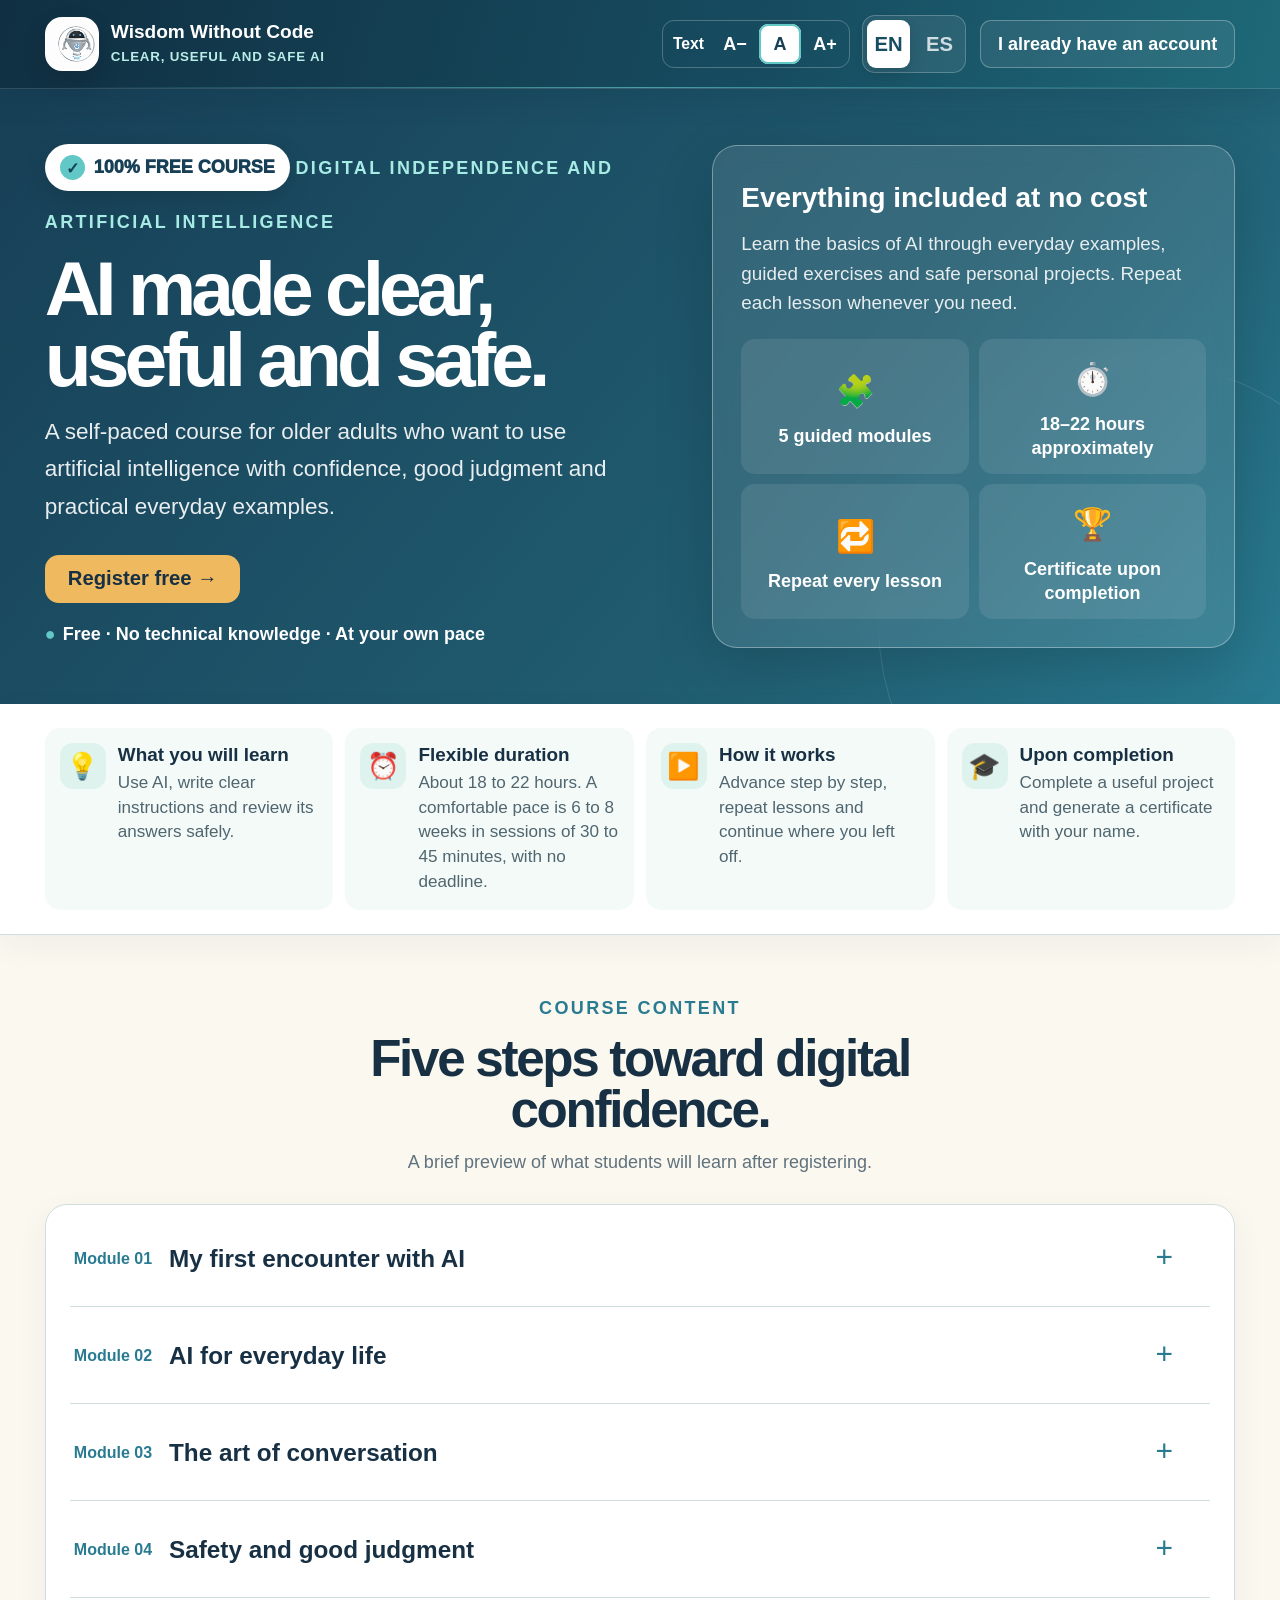
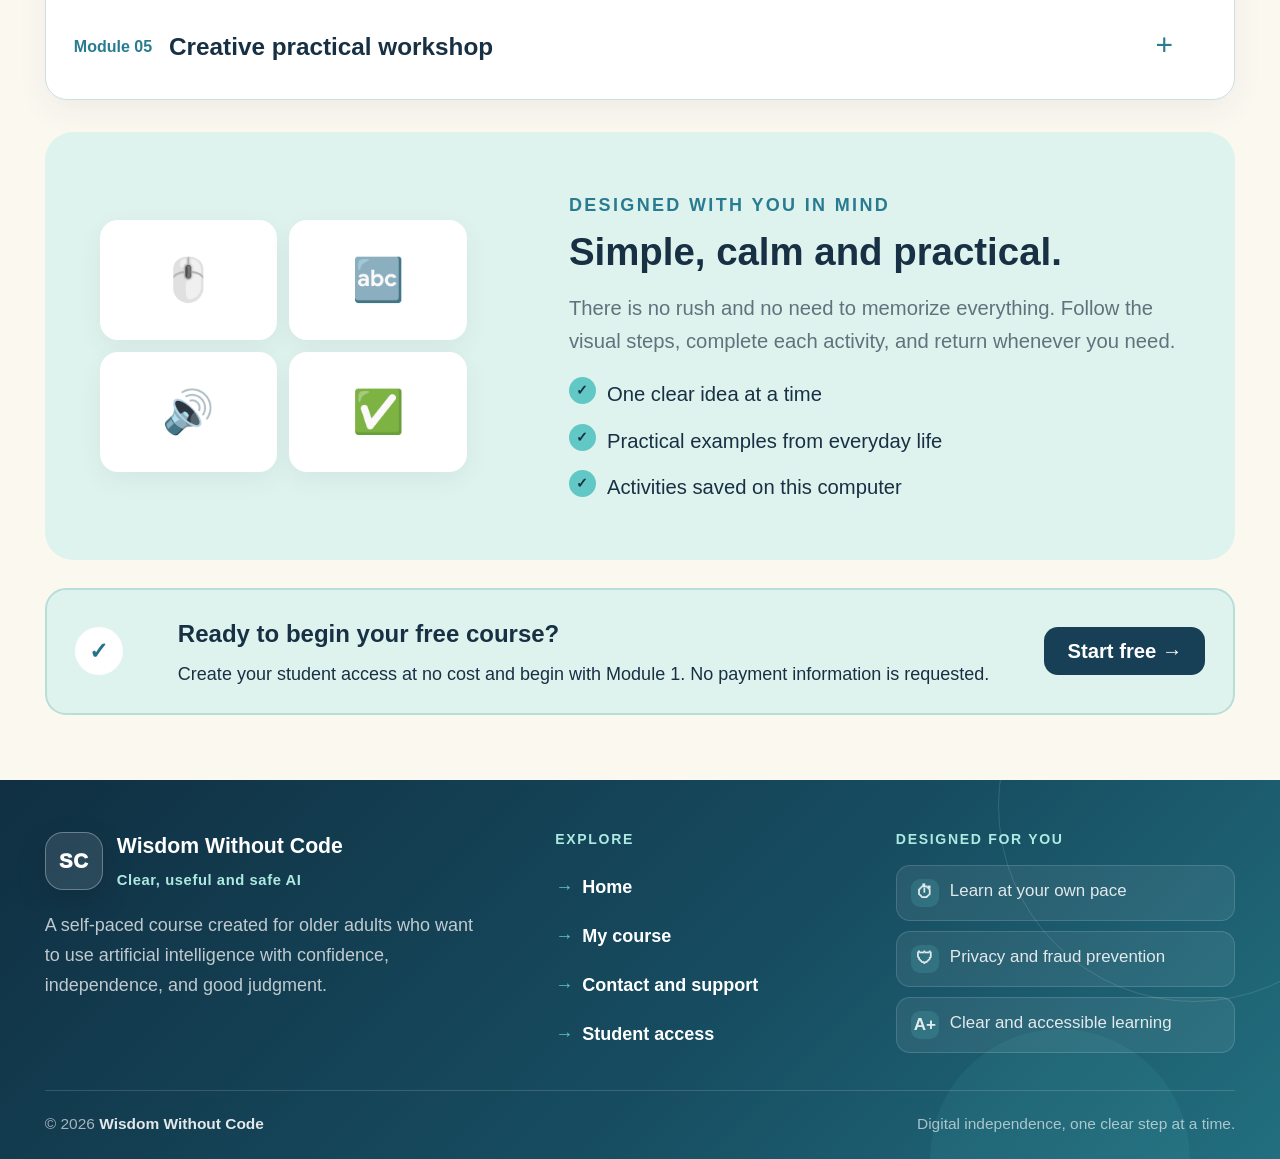
==== commit a4a68cef: "Add Codigo Tecnologia robot logo" ====
--- a/nuevo_sitio_web2/index.html
+++ b/nuevo_sitio_web2/index.html
@@ -29,7 +29,7 @@
 <body>
   <header class="header">
     <div class="header-inner wrap">
-      <a class="brand" href="index.html"><span class="mark">SC</span><span><strong data-en="Wisdom Without Code" data-es="Sabiduría Sin Códigos">Wisdom Without Code</strong><small data-en="Clear, useful and safe AI" data-es="IA clara, útil y segura">Clear, useful and safe AI</small></span></a>
+      <a class="brand" href="index.html"><span class="mark"><img src="logo-codigo-tecnologia.png" alt="Código Tecnología"></span><span><strong data-en="Wisdom Without Code" data-es="Sabiduría Sin Códigos">Wisdom Without Code</strong><small data-en="Clear, useful and safe AI" data-es="IA clara, útil y segura">Clear, useful and safe AI</small></span></a>
       <div class="actions">
         <div class="language" aria-label="Language"><button type="button" data-lang="en">EN</button><button type="button" data-lang="es">ES</button></div>
         <a class="login" id="loginLink" href="/login" data-en="I already have an account" data-es="Ya tengo una cuenta">I already have an account</a>
--- a/nuevo_sitio_web2/encabezado-mejorado.css
+++ b/nuevo_sitio_web2/encabezado-mejorado.css
@@ -4,6 +4,8 @@
 .header .header-inner,.site-header .header-inner{min-height:88px!important}
 .header .brand,.site-header .brand{border:0;background:transparent;color:#fff;text-decoration:none;cursor:pointer}
 .header .mark,.site-header .brand-logo{display:grid!important;width:54px!important;height:54px!important;flex:0 0 54px!important;place-items:center!important;border:1px solid rgba(255,255,255,.32)!important;border-radius:17px!important;background:linear-gradient(145deg,rgba(255,255,255,.17),rgba(255,255,255,.07))!important;color:#fff!important;box-shadow:0 10px 25px rgba(0,0,0,.14)!important;font-size:1rem!important;font-weight:950!important;letter-spacing:.04em}
+.header .mark,.site-header .brand-logo,.top .mark,.intro .mark,.sidebar-mark{overflow:hidden;padding:0!important;background:#fff!important}
+.header .mark img,.site-header .brand-logo img,.top .mark img,.intro .mark img,.sidebar-mark img{display:block;width:100%;height:100%;object-fit:cover;object-position:left center}
 .header .brand strong,.site-header .brand-name strong{color:#fff!important;font-size:1.06rem!important;line-height:1.25}.header .brand small,.site-header .brand-name span{color:#b9eee8!important;font-size:.74rem!important;font-weight:750!important;letter-spacing:.06em!important;text-transform:uppercase}
 .header .actions{gap:12px}.header .language,.site-header .lang-switch{padding:4px!important;border:1px solid rgba(255,255,255,.23)!important;border-radius:13px!important;background:rgba(255,255,255,.08)!important;backdrop-filter:blur(8px)}
 .header .language button,.site-header .lang-switch button{min-width:43px;min-height:39px;border-radius:9px!important;color:rgba(255,255,255,.78)!important}.header .language button.active,.site-header .lang-switch button.active{background:#fff!important;color:#174d61!important;box-shadow:0 5px 14px rgba(0,0,0,.13)}
